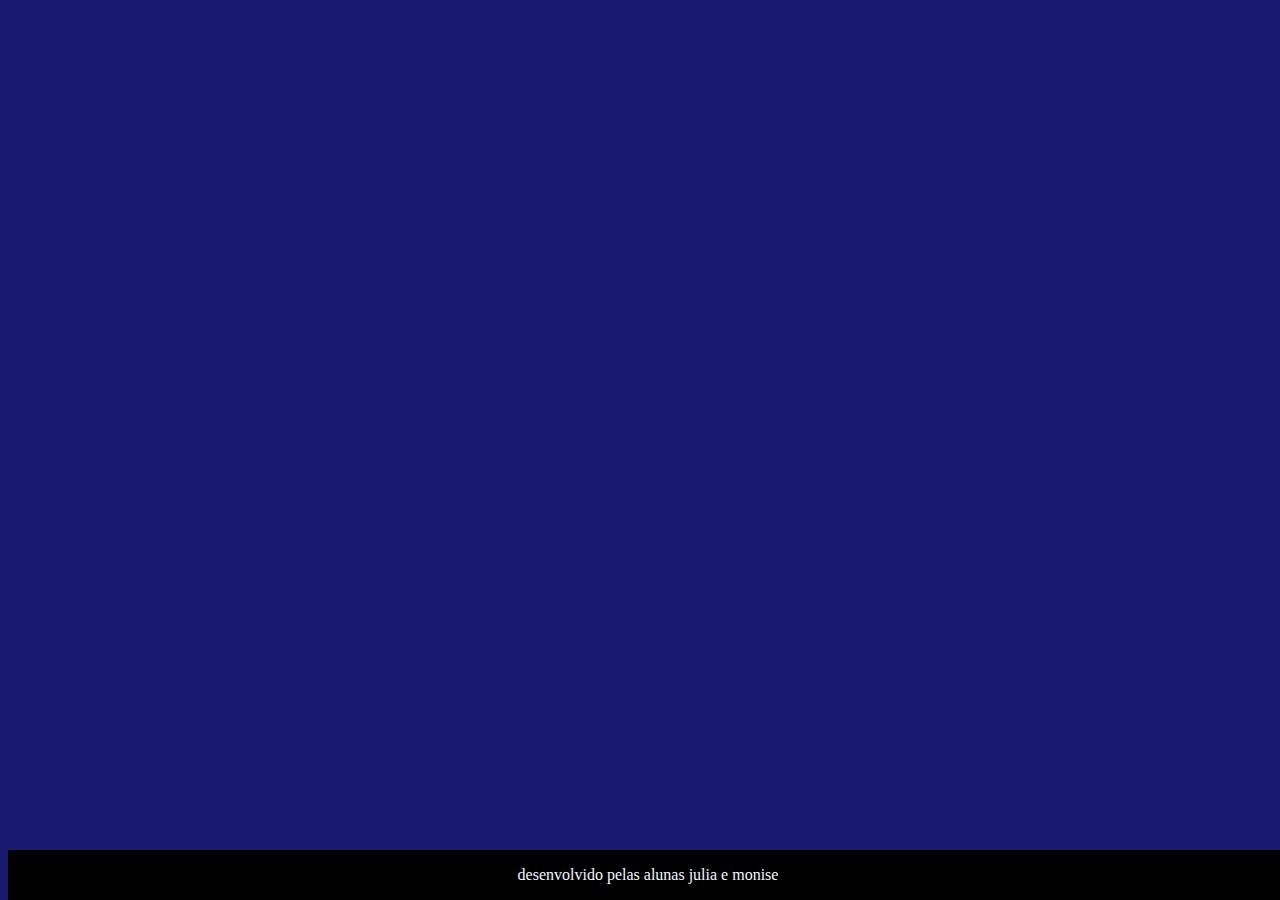
==== index.html @ 56ac2773 "vcv" ====
<!DOCTYPE html>
<html lang="en">
<head>
    <meta charset="UTF-8">
    <meta name="viewport" content="width=device-width, initial-scale=1.0">
    <title>Document</title>
    <link rel="stylesheet" href="style.css">
</head>
<body>
    <section class="container-cartao">
        
    </section>
    <footer>
        <p>desenvolvido pelas alunas julia e monise</p>
    </footer>
</body>
</html>
---- style.css ----
:root{
--fundo:#191970;
--cartao-frente:#1E90FF;
--cartao-verso:#87CEFA;
--destaque:#9370DB;
--preto: #000000;
--branco:#F0F8FF;
}

body{
background-color: var(--fundo)
}

footer{
    position: fixed;
    bottom: 0 ;
    background-color:  var(--preto);
    color: var(--branco);
    width: 100%;
    text-align: center;
}
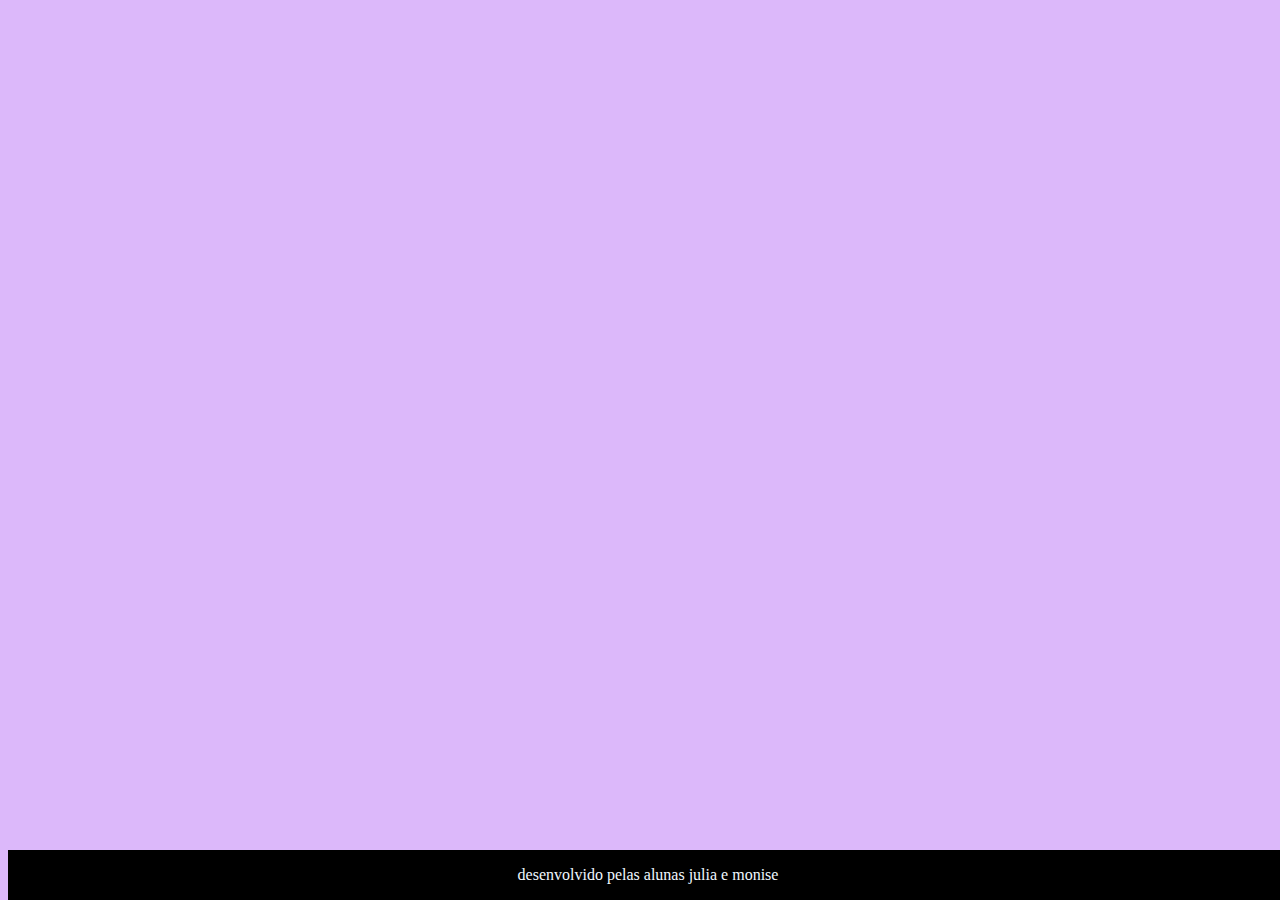
==== commit 2228159c: "vbvb" ====
--- a/index.html
+++ b/index.html
@@ -13,5 +13,6 @@
     <footer>
         <p>desenvolvido pelas alunas julia e monise</p>
     </footer>
+    <script> crs </script>
 </body>
 </html>--- a/style.css
+++ b/style.css
@@ -1,5 +1,5 @@
 :root{
---fundo:#191970;
+--fundo:#dcb8fa;
 --cartao-frente:#1E90FF;
 --cartao-verso:#87CEFA;
 --destaque:#9370DB;
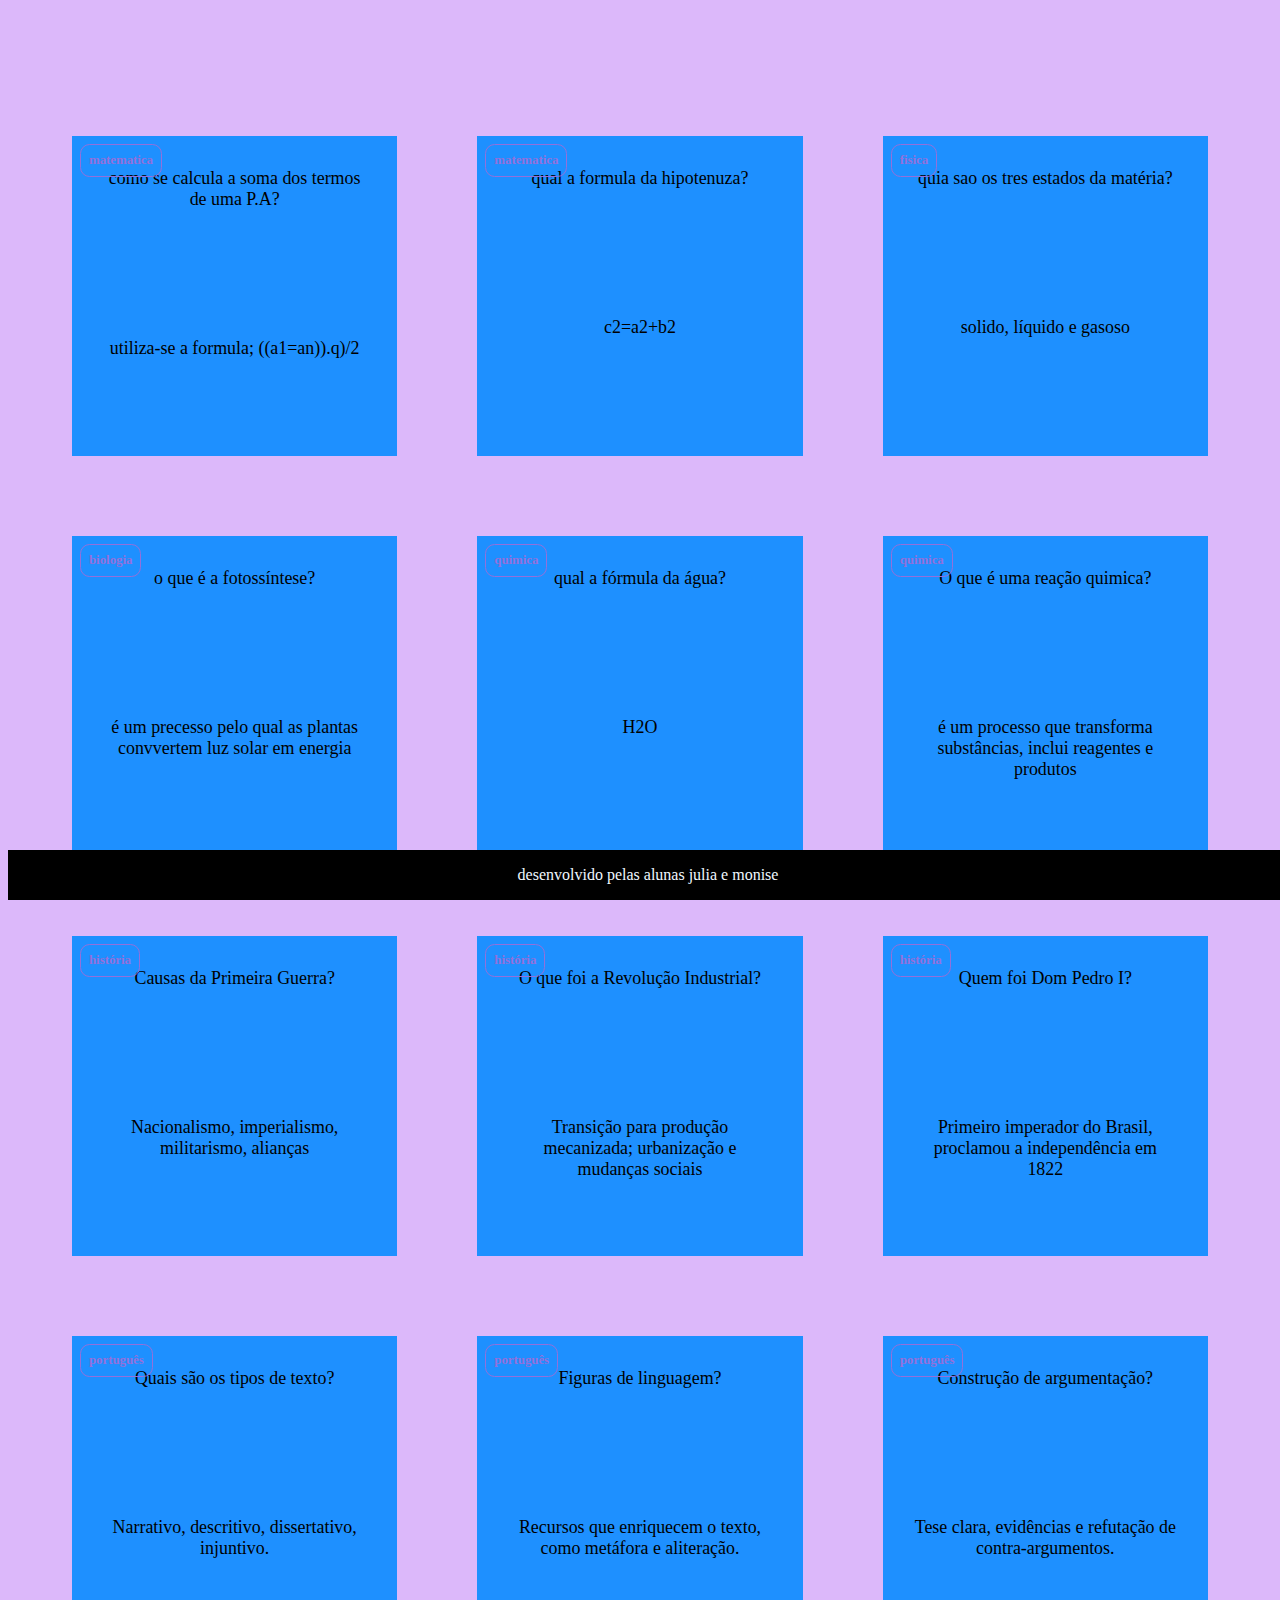
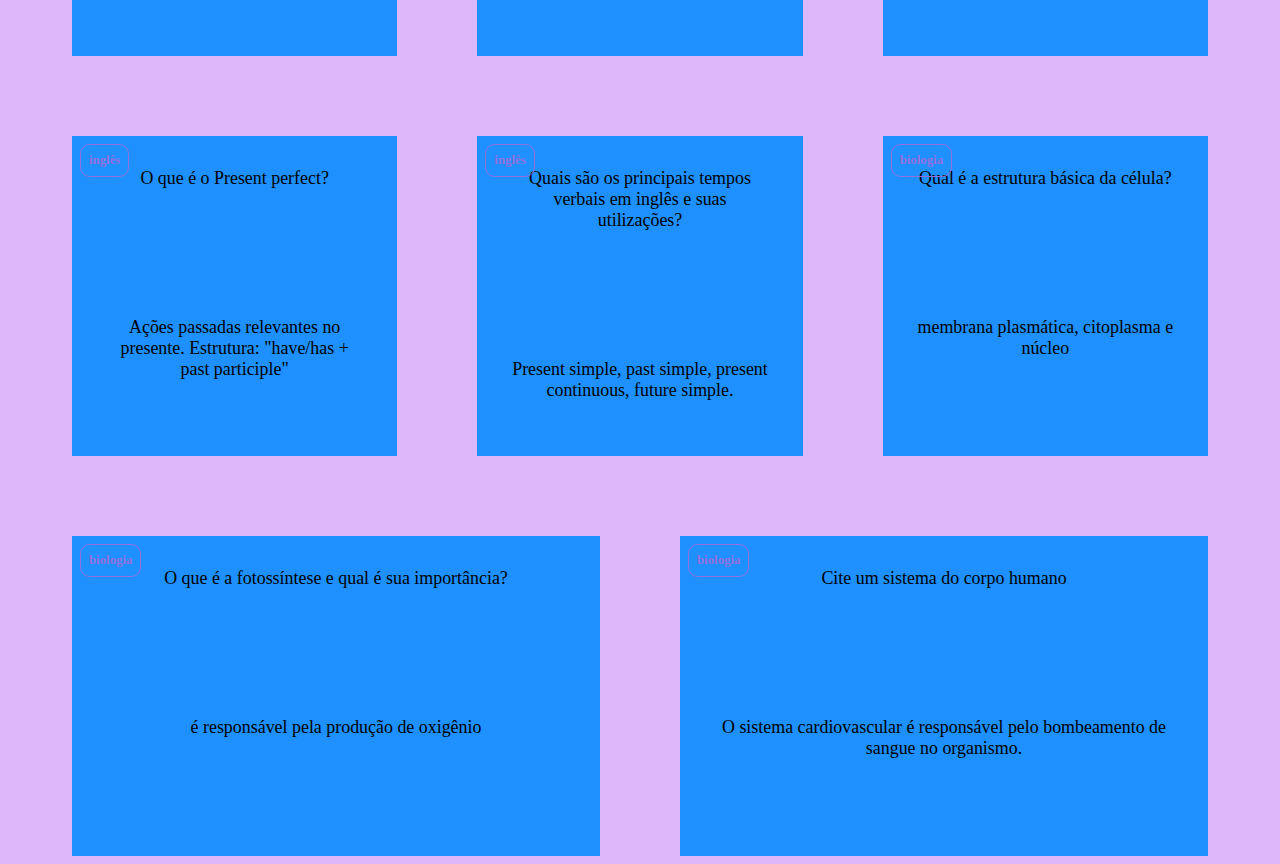
==== commit 3fecd26b: "dgdgf" ====
--- a/index.html
+++ b/index.html
@@ -7,12 +7,13 @@
     <link rel="stylesheet" href="style.css">
 </head>
 <body>
-    <section class="container-cartao">
+    <section id="container">
         
     </section>
     <footer>
         <p>desenvolvido pelas alunas julia e monise</p>
     </footer>
-    <script> crs </script>
+    <script src="main.js"></script>
+    <script src="perguntas.js"></script>
 </body>
-</html>+</html>
--- a/style.css
+++ b/style.css
@@ -20,5 +20,54 @@
     text-align: center;
 }
 
+#container{
+    display: flex;
+    flex-wrap: wrap;
+    padding: 3rem;
+    gap: 3rem;
+    justify-content: space-between;
+}
 
+.cartao{
+    flex-grow: 1;
+    flex-basis: calc(33% - 6rem);
+    height: 20rem;
+    margin: 1rem;
+}
 
+.conteudo-cartao{
+    background-color: var(--cartao-frente);
+    text-align: center;
+    height: 100%;
+}
+
+.conteudo-cartao h3{
+    color: var(--destaque);
+    border: 1px solid var(--destaque) ;
+    text-align: left;
+    position: absolute;
+    padding: 0.5rem;
+    margin: 0.5rem;
+    border-radius: 0.6rem;
+    font-size: 1vw;
+}
+
+.conteudo-cartao p{
+    margin-top: 4rem;
+    font-size: 1.4vw;
+    padding: 2rem;
+}
+
+.pergunta-cartao{
+    color: var(--branco);
+    font-weight: 500;
+}
+
+.reporta-cartao{
+    color: var(--destaque);
+    font-weight: 700;
+}
+
+.cartao:hover .conteudo-cartao{
+    transform: rotateY(180deg);
+}
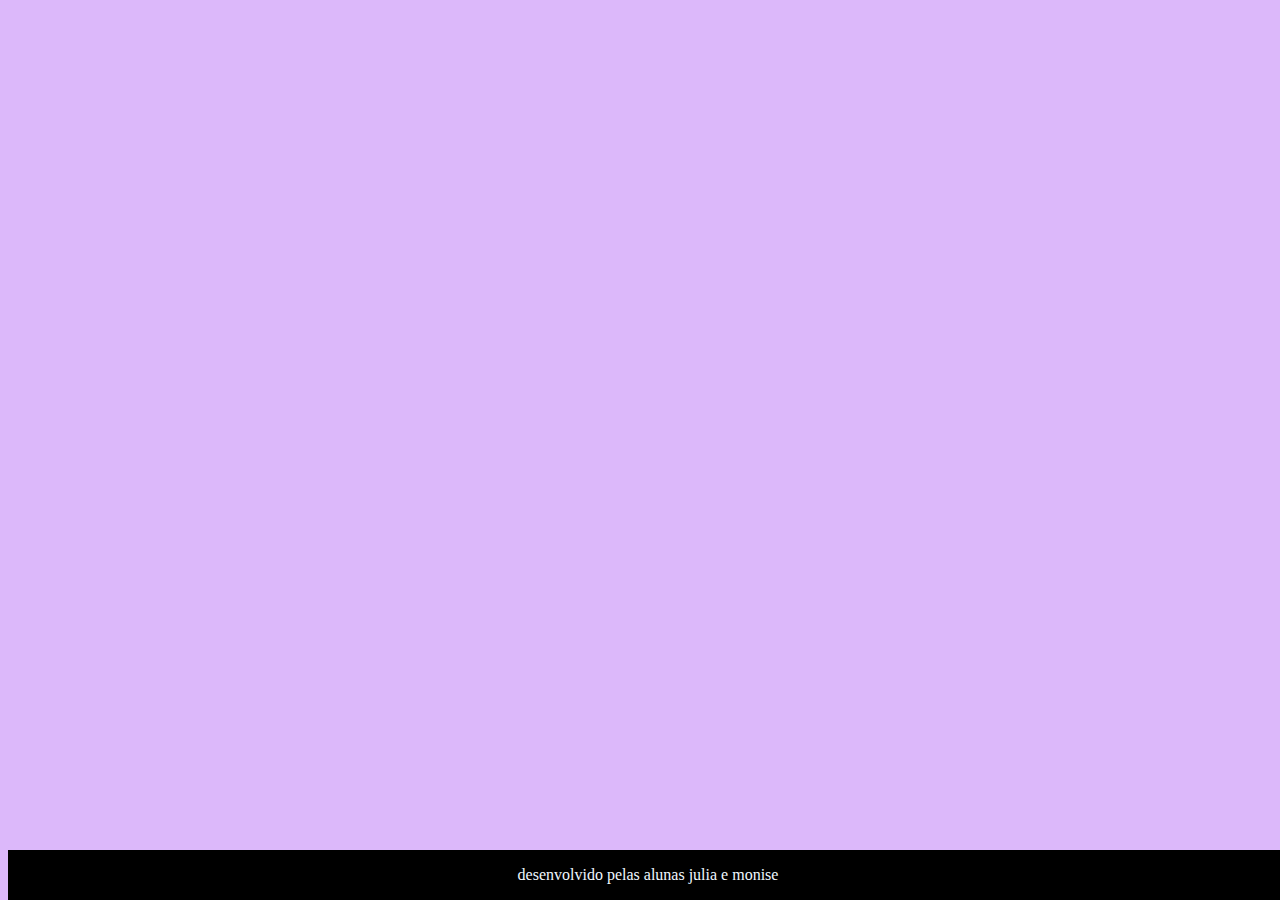
==== commit 2176588b: "ss" ====
--- a/index.html
+++ b/index.html
@@ -3,11 +3,11 @@
 <head>
     <meta charset="UTF-8">
     <meta name="viewport" content="width=device-width, initial-scale=1.0">
-    <title>Document</title>
+    <title>FlashCards</title>
     <link rel="stylesheet" href="style.css">
 </head>
 <body>
-    <section id="container">
+    <section id="contrainer">
         
     </section>
     <footer>
--- a/style.css
+++ b/style.css
@@ -1,7 +1,7 @@
 :root{
 --fundo:#dcb8fa;
 --cartao-frente:#1E90FF;
---cartao-verso:#87CEFA;
+--cartao-verso:#004875;
 --destaque:#9370DB;
 --preto: #000000;
 --branco:#F0F8FF;
@@ -39,6 +39,9 @@
     background-color: var(--cartao-frente);
     text-align: center;
     height: 100%;
+    color: var(--branco);
+    transform-style: preserve-3d;
+    transition: transform 300ms ease-in-out;
 }
 
 .conteudo-cartao h3{
@@ -50,6 +53,7 @@
     margin: 0.5rem;
     border-radius: 0.6rem;
     font-size: 1vw;
+    backface-visibility: hidden;
 }
 
 .conteudo-cartao p{
@@ -66,8 +70,28 @@
 .reporta-cartao{
     color: var(--destaque);
     font-weight: 700;
+    transform: rotateY(180deg);
 }
 
 .cartao:hover .conteudo-cartao{
     transform: rotateY(180deg);
 }
+
+.pergunta-cartao, .resposta-cartao{
+backface-visibility: hidden;
+position: absolute;
+height: 100%;
+width: 100%:
+}
+
+
+
+
+
+
+
+
+
+
+
+
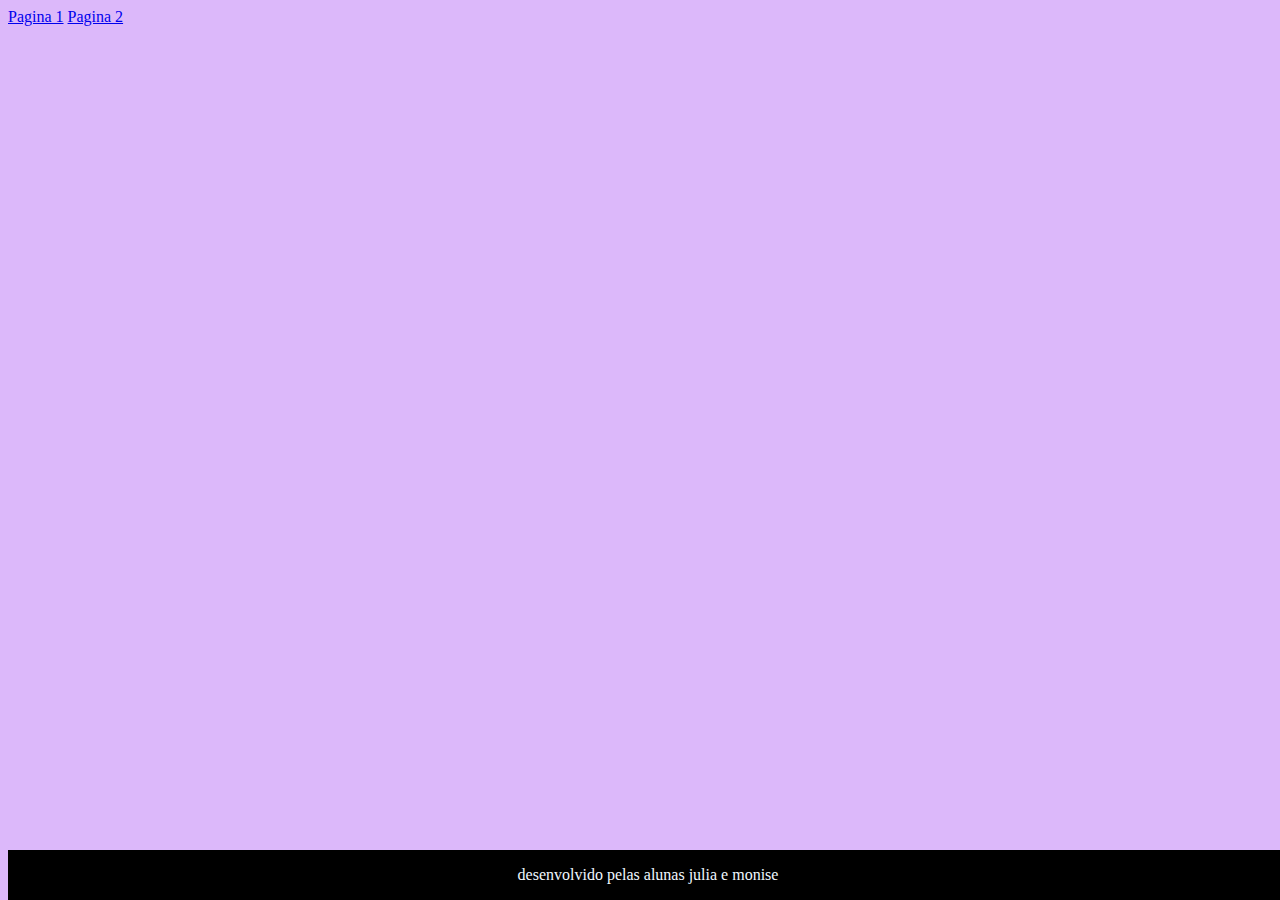
==== commit b5ebb2ae: "gb" ====
--- a/index.html
+++ b/index.html
@@ -7,6 +7,10 @@
     <link rel="stylesheet" href="style.css">
 </head>
 <body>
+    <header>
+    <a href="index.html">Pagina 1</a>
+    <a href="pagina2.html" > Pagina 2</a>
+    <header>
     <section id="contrainer">
         
     </section>
--- a/style.css
+++ b/style.css
@@ -71,9 +71,10 @@
     color: var(--destaque);
     font-weight: 700;
     transform: rotateY(180deg);
+    background-color: var(--cartao-frente);
 }
 
-.cartao:hover .conteudo-cartao{
+.cartao.active .conteudo-cartao{
     transform: rotateY(180deg);
 }
 
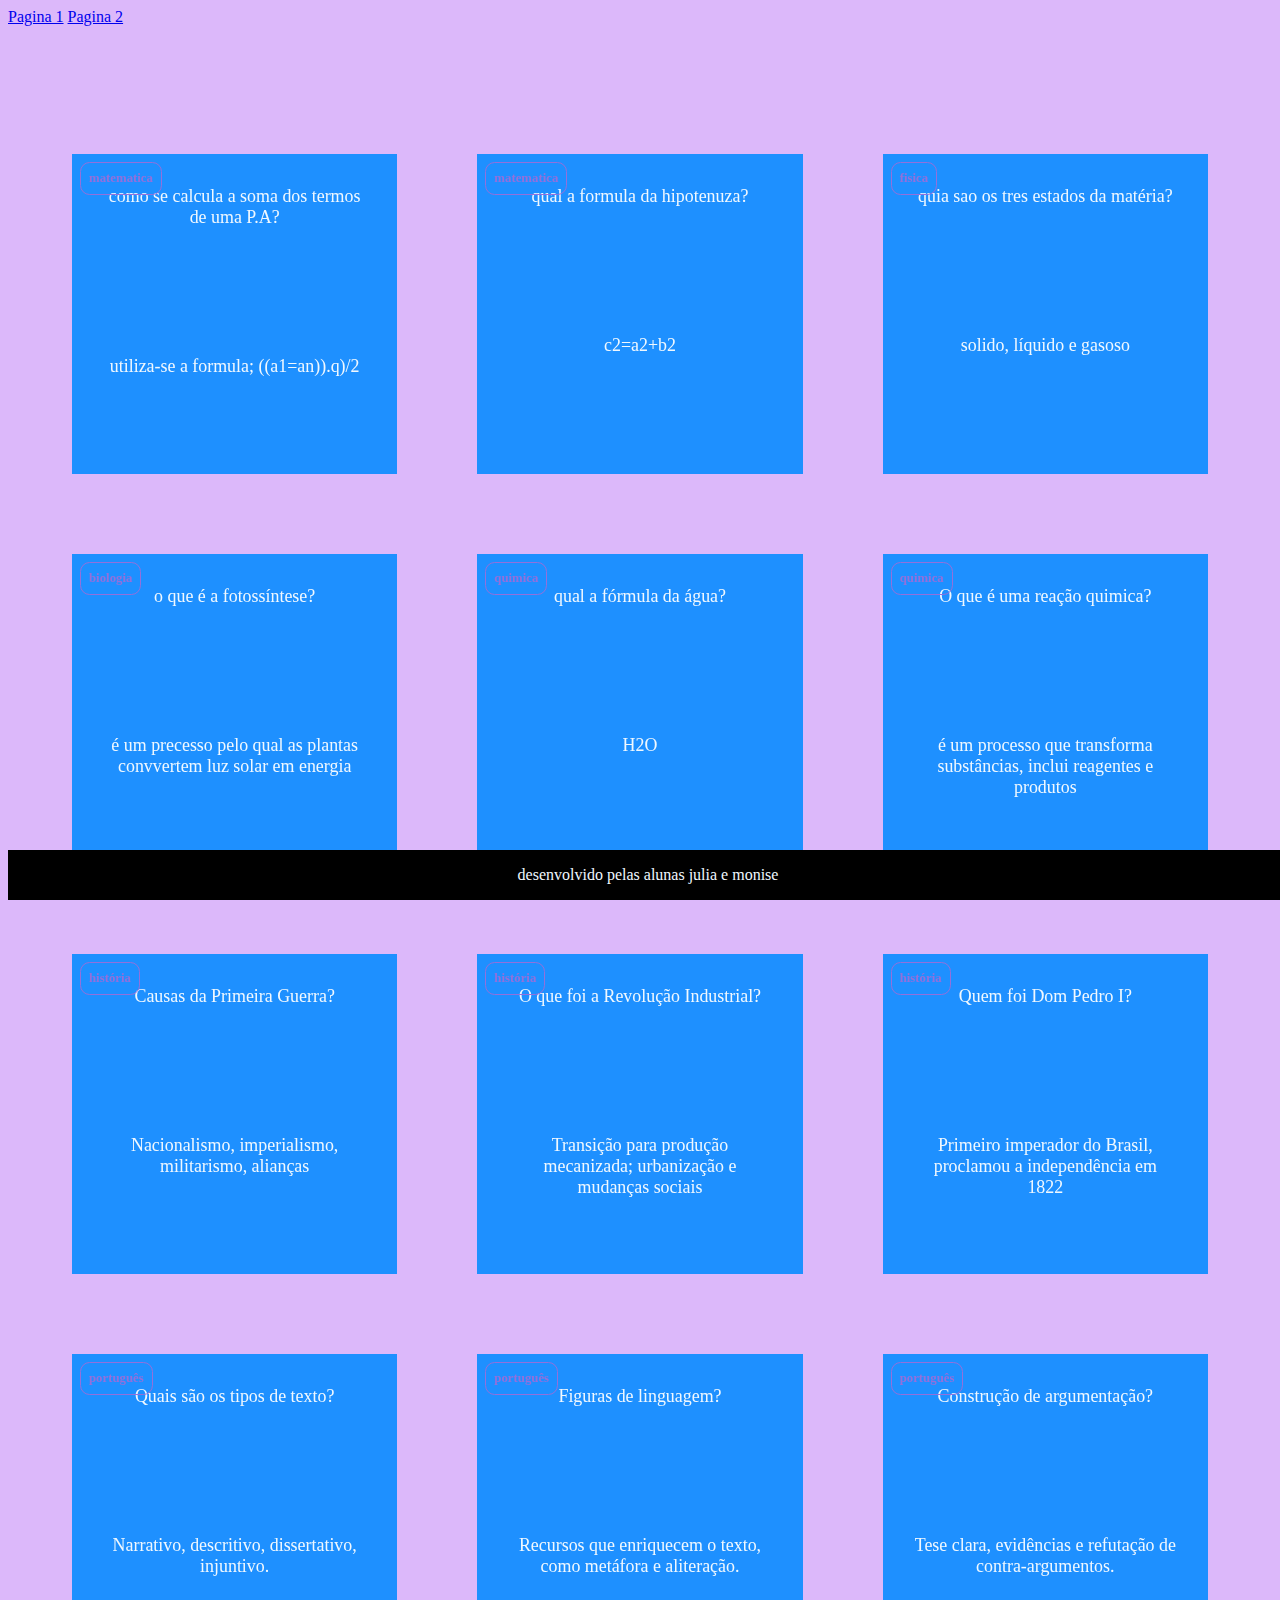
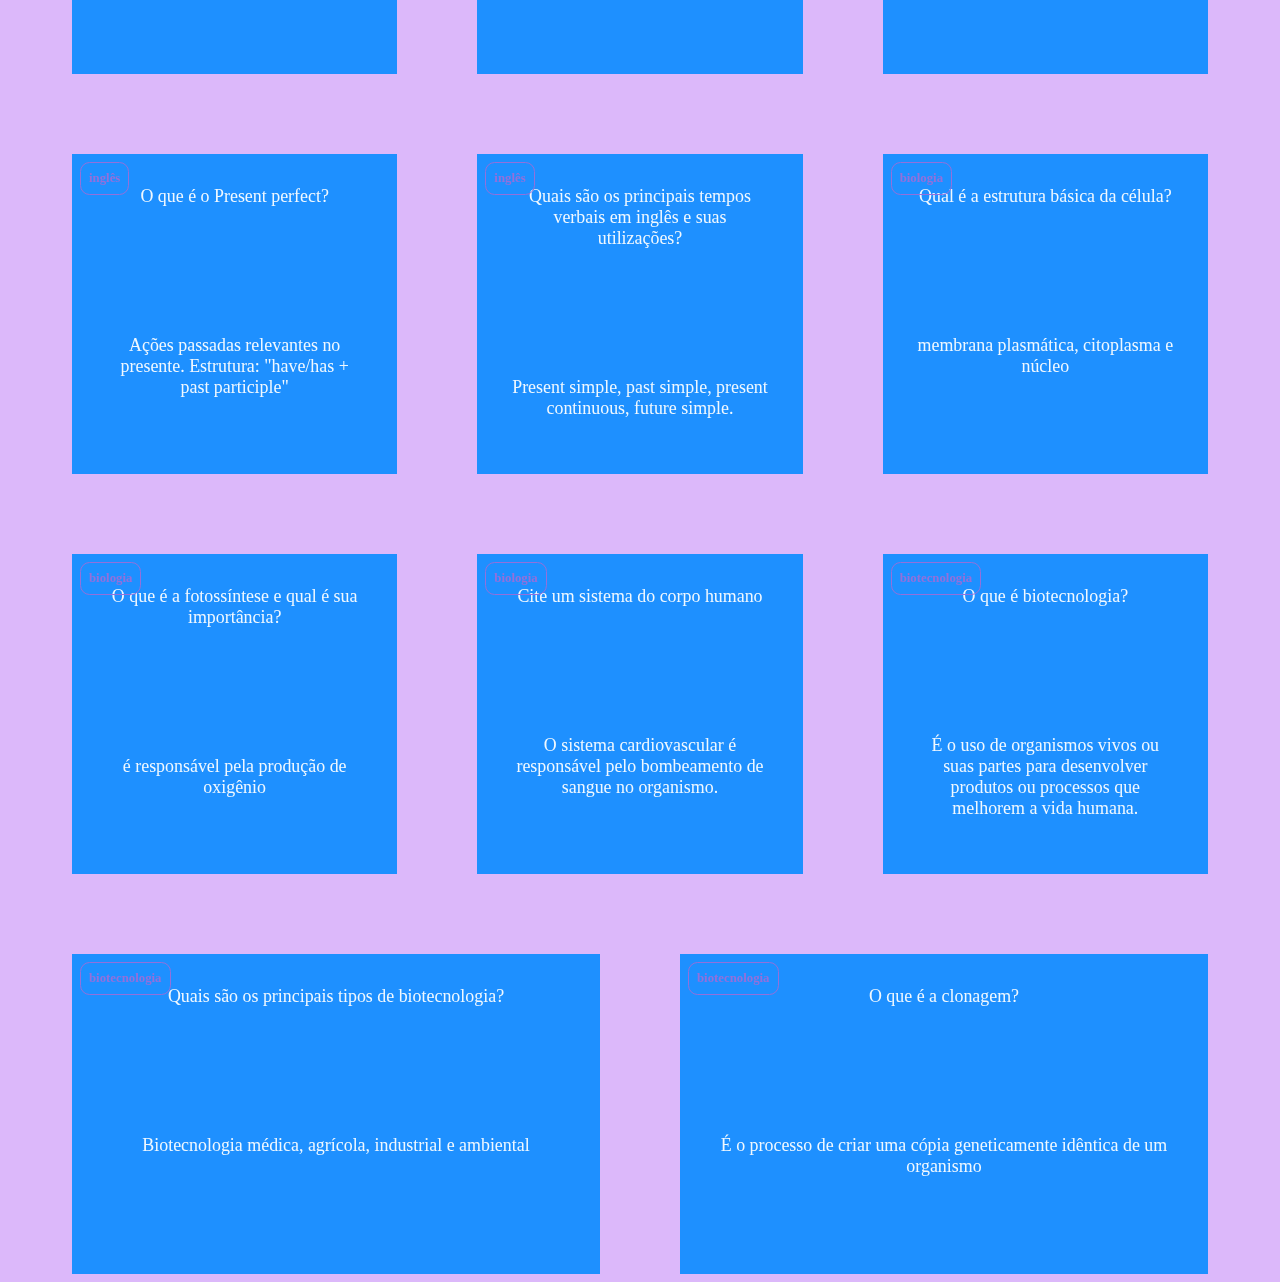
==== commit 02ea7364: "dcvbnm," ====
--- a/index.html
+++ b/index.html
@@ -11,7 +11,7 @@
     <a href="index.html">Pagina 1</a>
     <a href="pagina2.html" > Pagina 2</a>
     <header>
-    <section id="contrainer">
+    <section id="container">
         
     </section>
     <footer>
